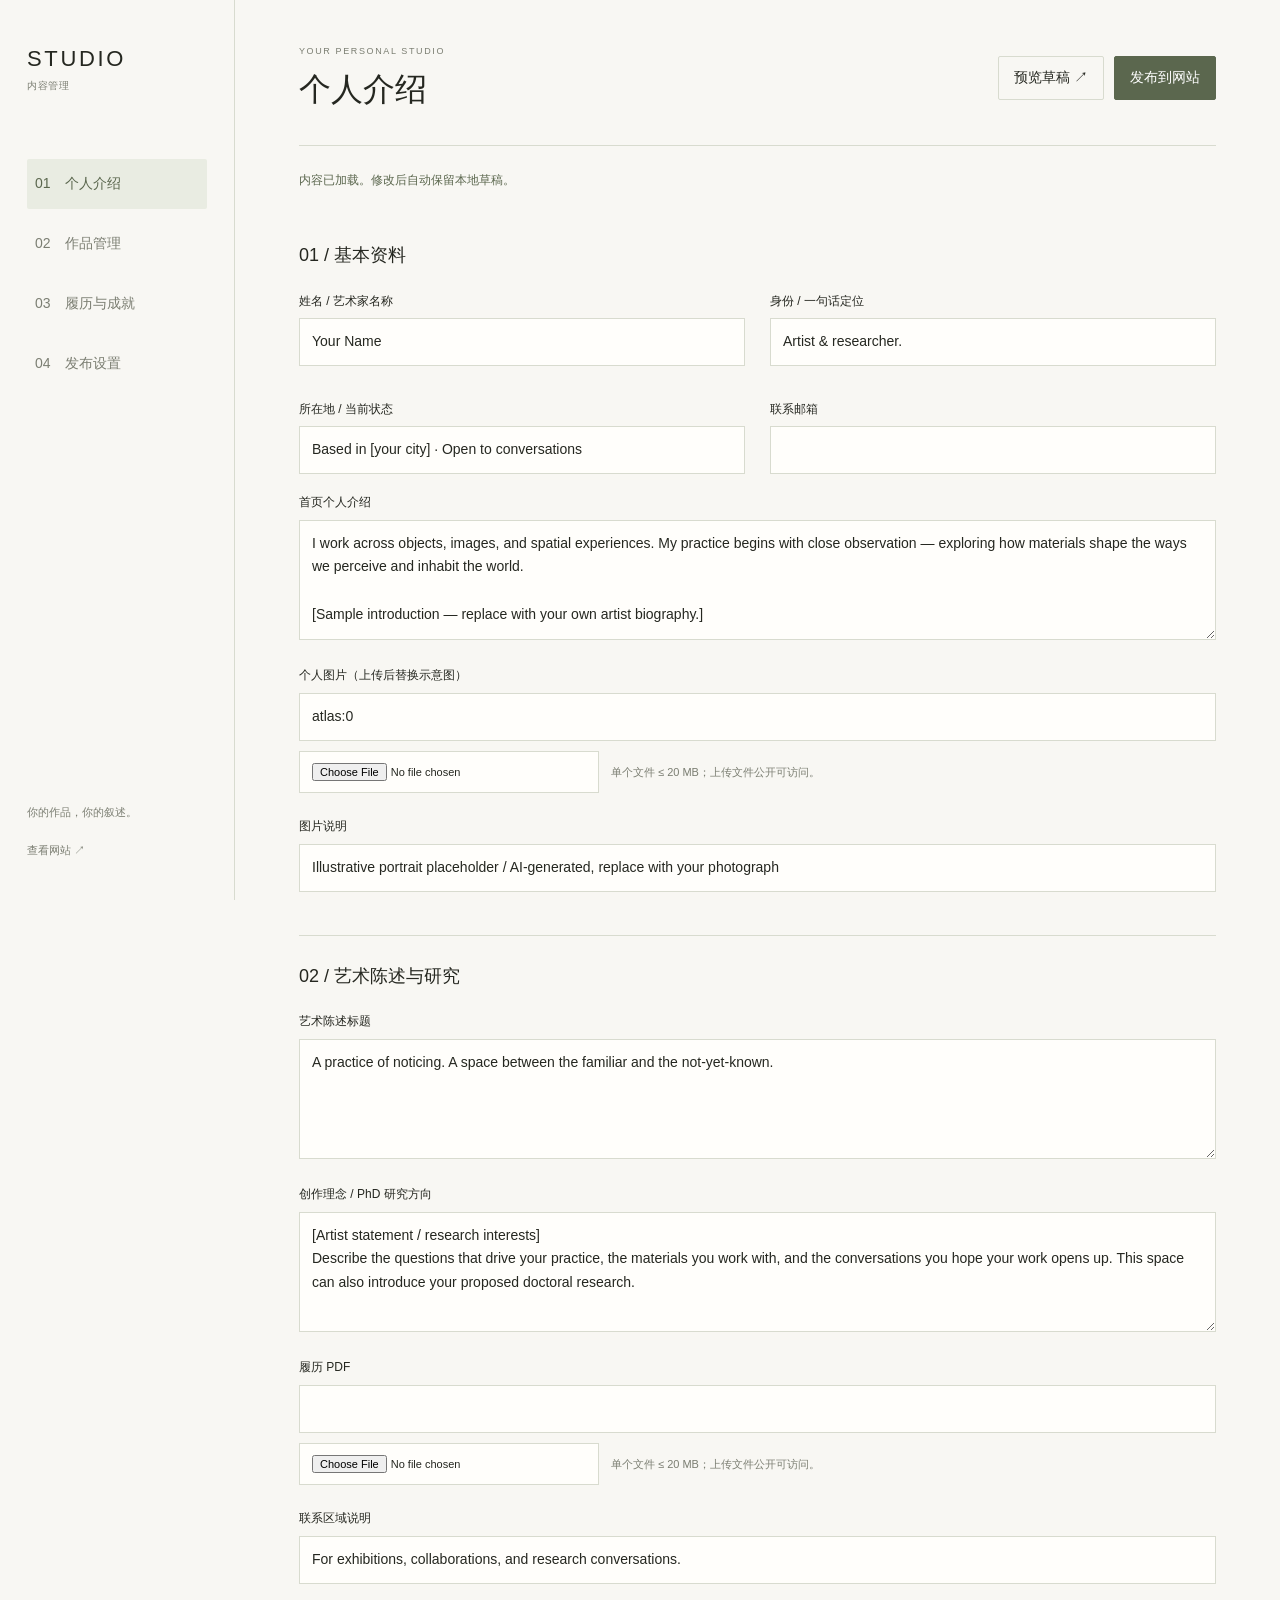
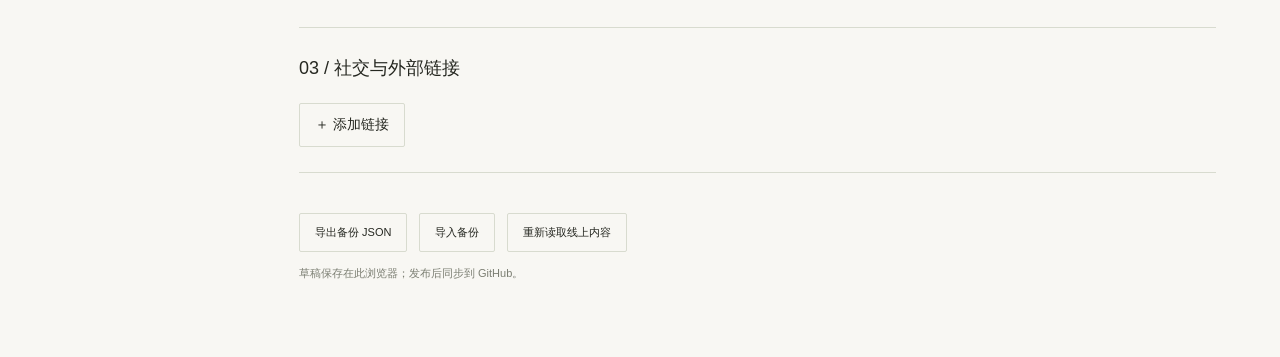
==== admin/index.html @ 3276e63a "Create artist portfolio and content studio" ====
<!doctype html><html lang="zh-CN"><head><meta charset="utf-8"><meta name="viewport" content="width=device-width,initial-scale=1"><meta name="robots" content="noindex,nofollow"><meta name="referrer" content="no-referrer"><title>Studio — 内容管理</title><link rel="stylesheet" href="admin.css"><script type="module" src="admin.js"></script></head><body><aside><a class="studio" href="../">STUDIO <span>内容管理</span></a><nav id="tabs"><button data-tab="profile" class="active">01　个人介绍</button><button data-tab="works">02　作品管理</button><button data-tab="archive">03　履历与成就</button><button data-tab="settings">04　发布设置</button></nav><div class="sidebar-foot">你的作品，你的叙述。<br><a href="../" target="_blank">查看网站 ↗</a></div></aside><main><header><div><p class="eyebrow">YOUR PERSONAL STUDIO</p><h1 id="pageTitle">个人介绍</h1></div><div class="actions"><button id="preview">预览草稿 ↗</button><button id="publish" class="primary">发布到网站</button></div></header><p id="status" role="status" aria-live="polite">正在读取内容…</p><div id="editor"></div><footer><button id="export">导出备份 JSON</button><label class="import">导入备份<input type="file" id="import" accept="application/json,.json" hidden></label><button id="restore">重新读取线上内容</button><span>草稿保存在此浏览器；发布后同步到 GitHub。</span></footer></main></body></html>
---- admin/admin.css ----
:root{--paper:#f8f7f3;--ink:#252720;--muted:#7b7e72;--line:#d8dbcf;--green:#5b674e}*{box-sizing:border-box}body{background:var(--paper);color:var(--ink);margin:0;font:14px/1.7 Arial,"Microsoft YaHei",sans-serif}a{color:inherit;text-decoration:none}button,input,textarea,select{font:inherit}button,.import{cursor:pointer}aside{width:235px;position:fixed;inset:0 auto 0 0;padding:40px 27px;border-right:1px solid var(--line);display:flex;flex-direction:column}.studio{font-size:22px;letter-spacing:.12em}.studio span{display:block;font-size:10px;letter-spacing:.05em;color:var(--muted)}nav{margin-top:65px;display:grid;gap:10px}nav button{padding:13px 8px;text-align:left;border:0;background:none;color:var(--muted)}nav button.active{background:#e9ece2;color:var(--green)}.sidebar-foot{margin-top:auto;color:var(--muted);font-size:11px}.sidebar-foot a{display:block;margin-top:20px}main{margin-left:235px;padding:35px 5%;max-width:1500px}header{display:flex;align-items:center;justify-content:space-between;gap:20px;border-bottom:1px solid var(--line);padding-bottom:25px}.eyebrow{font-size:9px;letter-spacing:.18em;color:var(--muted)}h1{font:32px Georgia,"Microsoft YaHei";margin:8px 0}button,.import{padding:9px 15px;background:transparent;border:1px solid var(--line);border-radius:2px;color:var(--ink)}button:hover,.import:hover{background:#e9ece2}.primary{background:var(--green);color:white;border-color:var(--green)}button:disabled{opacity:.5;cursor:wait}.actions{display:flex;gap:10px}#status{font-size:12px;color:var(--green);padding:12px 0;min-height:45px}.panel{padding:25px 0;border-bottom:1px solid var(--line)}.panel h2{font-size:18px;font-weight:400;margin:0 0 20px}.grid{display:grid;grid-template-columns:1fr 1fr;gap:15px 25px}label.field{display:block;margin:0 0 18px}label.field span{display:block;font-size:12px;margin-bottom:7px}input:not([type=checkbox]),textarea,select{background:#fffefb;border:1px solid var(--line);padding:11px 12px;width:100%;color:var(--ink);border-radius:0}textarea{min-height:120px;resize:vertical}input:focus,textarea:focus,button:focus-visible{outline:2px solid #7d906b;outline-offset:2px}.hint{font-size:11px;color:var(--muted)}.upload-row{display:flex;gap:12px;align-items:center;margin:-8px 0 23px}.upload-row input{max-width:300px;font-size:11px}.item{padding:22px;border:1px solid var(--line);margin:20px 0;background:#fcfbf8}.item-head{display:flex;justify-content:space-between;align-items:center;gap:10px;margin-bottom:20px}.item-head h2{margin:0}.tools{display:flex;gap:7px}.tools button{font-size:11px;padding:4px 9px}.danger{color:#934731}details{margin:18px 0}summary{cursor:pointer}.warning{padding:20px;background:#eceee5;margin-bottom:25px;font-size:12px}.warning a{text-decoration:underline}.check{display:flex;gap:10px;align-items:center;margin:15px 0}.link-row{display:grid;grid-template-columns:1fr 2fr auto;gap:12px;margin:12px 0}footer{display:flex;flex-wrap:wrap;gap:12px;padding:40px 0;font-size:11px}footer span{width:100%;color:var(--muted)}code{background:#e9ece2;padding:2px 4px;word-break:break-word}@media(max-width:800px){aside{position:static;width:auto;border-right:0;border-bottom:1px solid var(--line);padding:20px}.studio{font-size:17px}.studio span{display:inline;margin-left:10px}nav{display:flex;margin-top:15px;flex-wrap:wrap;gap:5px}nav button{font-size:11px;padding:7px}.sidebar-foot{display:none}main{margin:0;padding:20px}header{align-items:flex-start;flex-direction:column}.grid{grid-template-columns:1fr}.item{padding:15px}.item-head{flex-wrap:wrap}.link-row{grid-template-columns:1fr}.upload-row{flex-wrap:wrap}}
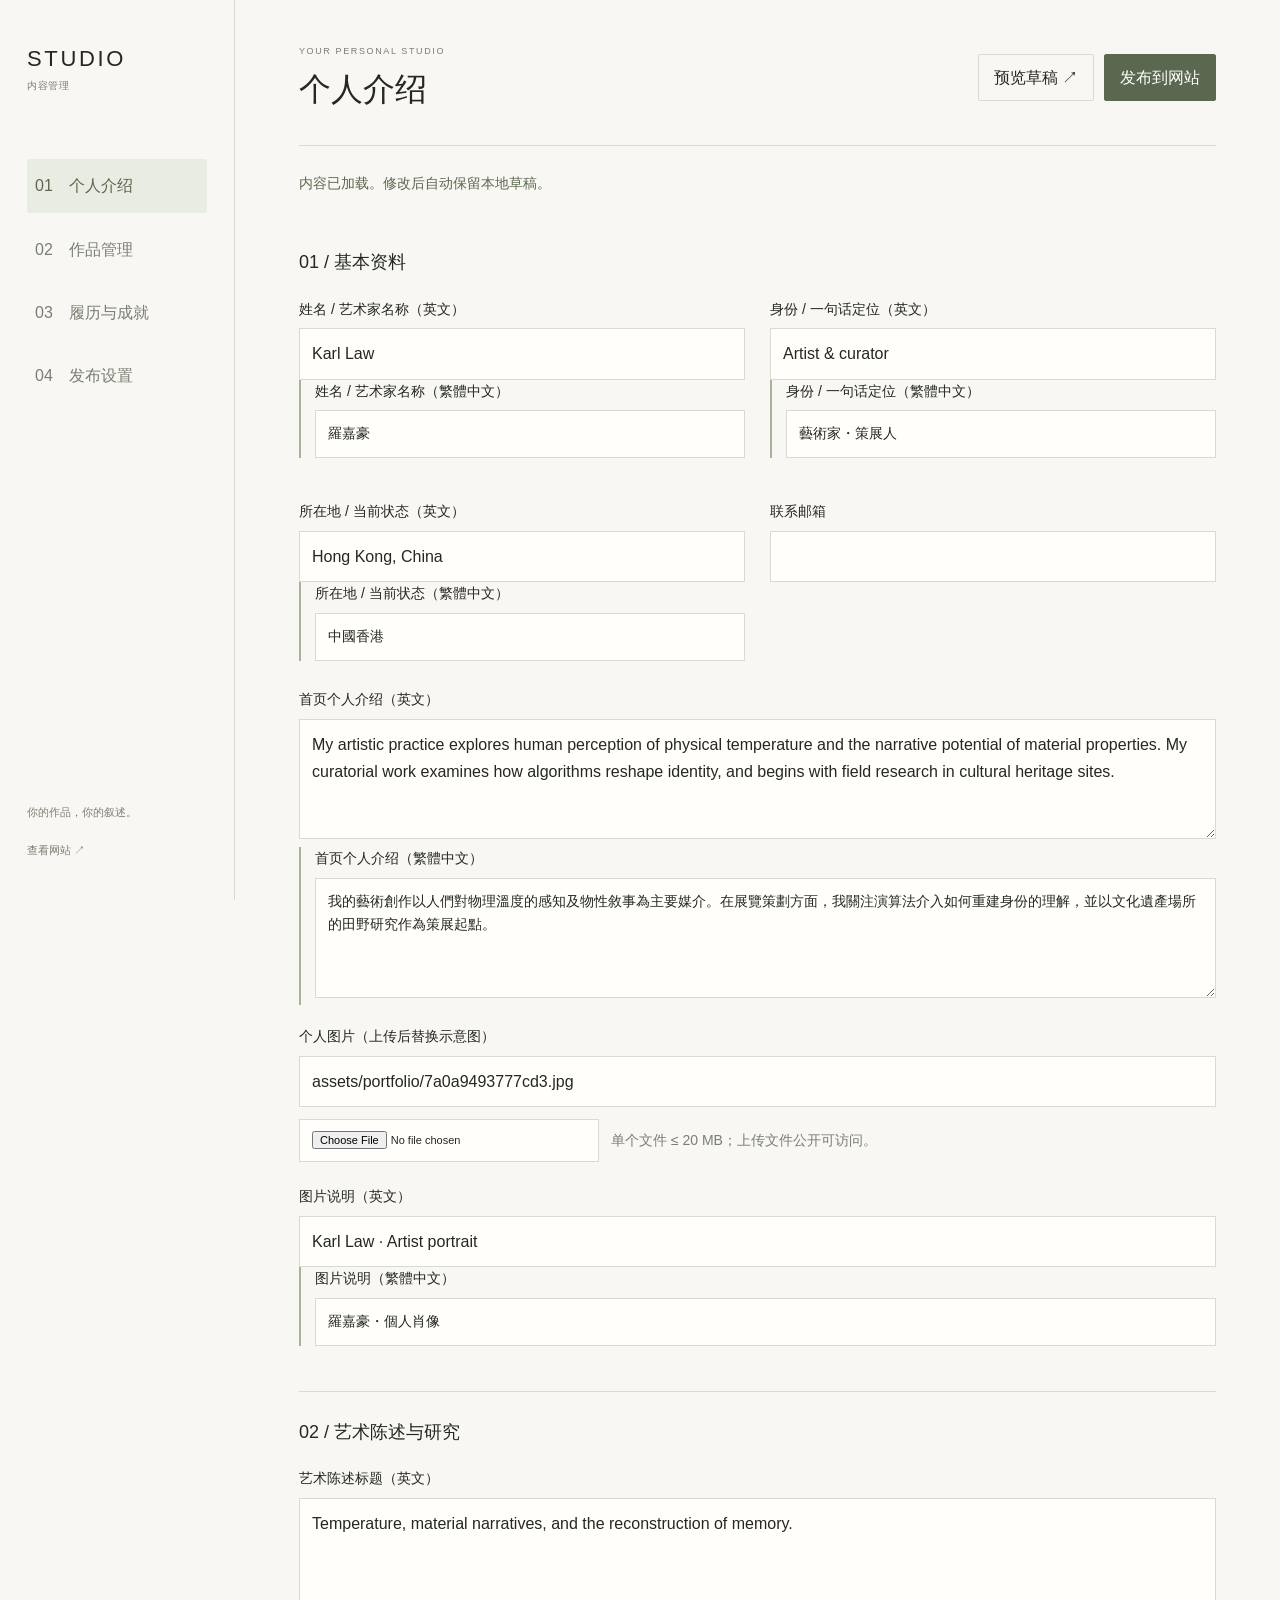
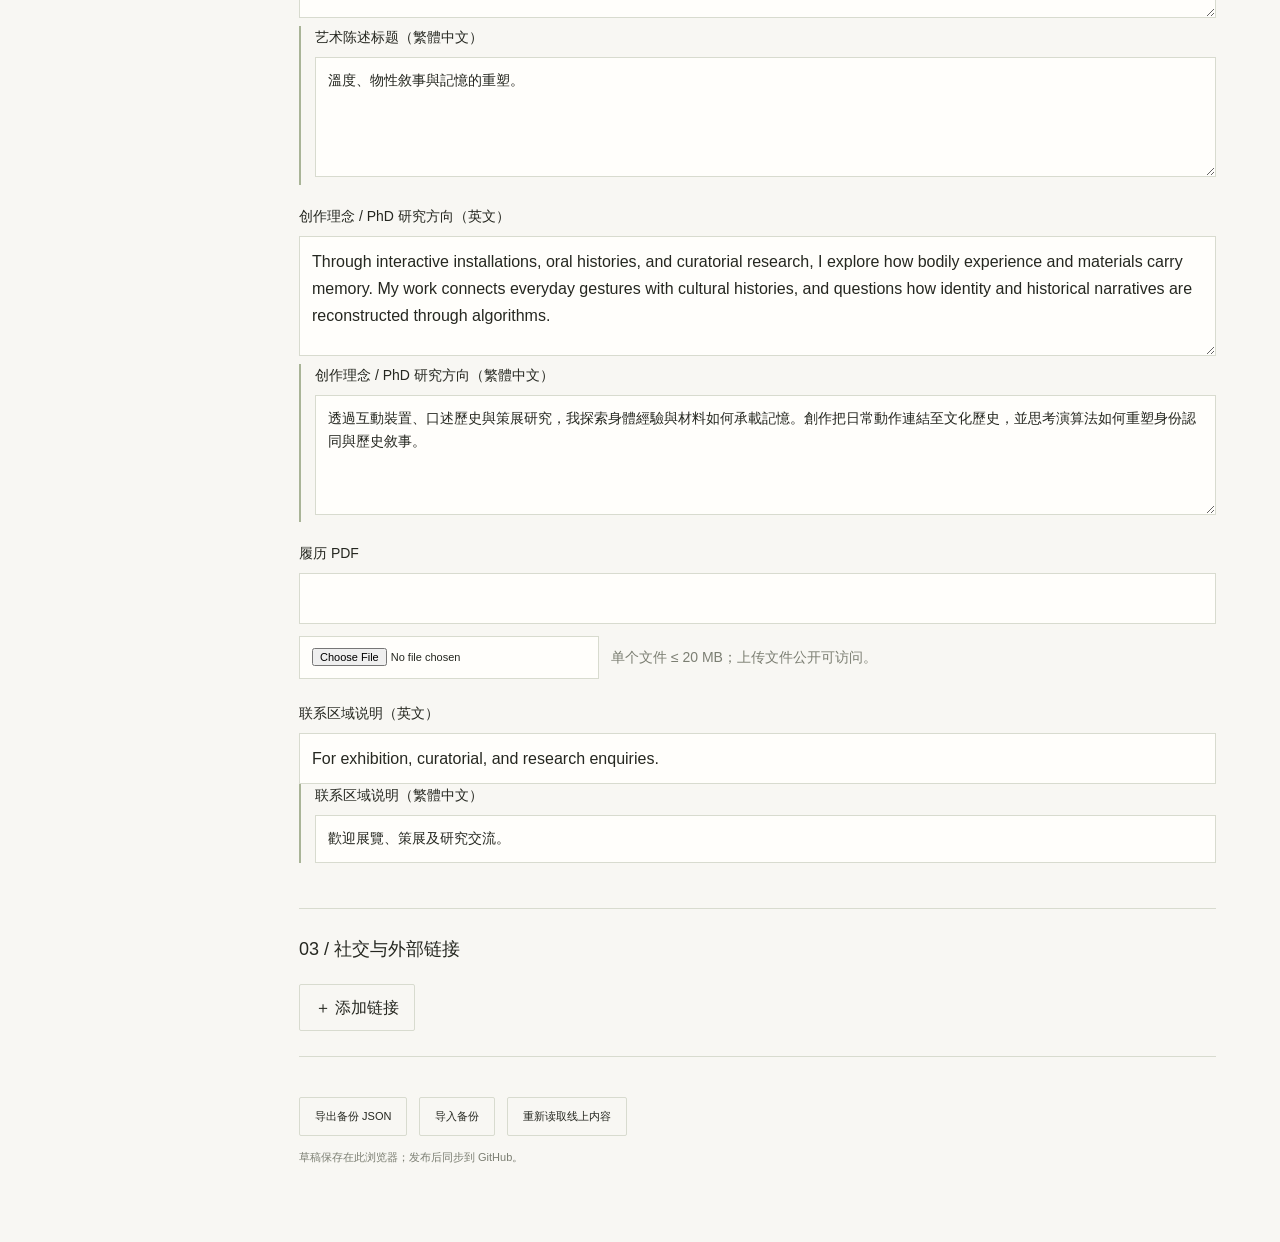
==== commit ff043613: "Expand artist portfolio and support multiple work categories" ====
--- a/admin/index.html
+++ b/admin/index.html
@@ -1 +1 @@
-<!doctype html><html lang="zh-CN"><head><meta charset="utf-8"><meta name="viewport" content="width=device-width,initial-scale=1"><meta name="robots" content="noindex,nofollow"><meta name="referrer" content="no-referrer"><title>Studio — 内容管理</title><link rel="stylesheet" href="admin.css"><script type="module" src="admin.js"></script></head><body><aside><a class="studio" href="../">STUDIO <span>内容管理</span></a><nav id="tabs"><button data-tab="profile" class="active">01　个人介绍</button><button data-tab="works">02　作品管理</button><button data-tab="archive">03　履历与成就</button><button data-tab="settings">04　发布设置</button></nav><div class="sidebar-foot">你的作品，你的叙述。<br><a href="../" target="_blank">查看网站 ↗</a></div></aside><main><header><div><p class="eyebrow">YOUR PERSONAL STUDIO</p><h1 id="pageTitle">个人介绍</h1></div><div class="actions"><button id="preview">预览草稿 ↗</button><button id="publish" class="primary">发布到网站</button></div></header><p id="status" role="status" aria-live="polite">正在读取内容…</p><div id="editor"></div><footer><button id="export">导出备份 JSON</button><label class="import">导入备份<input type="file" id="import" accept="application/json,.json" hidden></label><button id="restore">重新读取线上内容</button><span>草稿保存在此浏览器；发布后同步到 GitHub。</span></footer></main></body></html>
+<!doctype html><html lang="zh-CN"><head><meta charset="utf-8"><meta name="viewport" content="width=device-width,initial-scale=1"><meta name="robots" content="noindex,nofollow"><meta name="referrer" content="no-referrer"><title>Studio — 内容管理</title><link rel="stylesheet" href="admin.css?v=20261119-categories"><script type="module" src="admin.js?v=20261119-categories"></script></head><body><aside><a class="studio" href="../">STUDIO <span>内容管理</span></a><nav id="tabs"><button data-tab="profile" class="active">01　个人介绍</button><button data-tab="works">02　作品管理</button><button data-tab="archive">03　履历与成就</button><button data-tab="settings">04　发布设置</button></nav><div class="sidebar-foot">你的作品，你的叙述。<br><a href="../" target="_blank">查看网站 ↗</a></div></aside><main><header><div><p class="eyebrow">YOUR PERSONAL STUDIO</p><h1 id="pageTitle">个人介绍</h1></div><div class="actions"><button id="preview">预览草稿 ↗</button><button id="publish" class="primary">发布到网站</button></div></header><p id="status" role="status" aria-live="polite">正在读取内容…</p><div id="editor"></div><footer><button id="export">导出备份 JSON</button><label class="import">导入备份<input type="file" id="import" accept="application/json,.json" hidden></label><button id="restore">重新读取线上内容</button><span>草稿保存在此浏览器；发布后同步到 GitHub。</span></footer></main></body></html>
--- a/admin/admin.css
+++ b/admin/admin.css
@@ -1 +1,4 @@
 :root{--paper:#f8f7f3;--ink:#252720;--muted:#7b7e72;--line:#d8dbcf;--green:#5b674e}*{box-sizing:border-box}body{background:var(--paper);color:var(--ink);margin:0;font:14px/1.7 Arial,"Microsoft YaHei",sans-serif}a{color:inherit;text-decoration:none}button,input,textarea,select{font:inherit}button,.import{cursor:pointer}aside{width:235px;position:fixed;inset:0 auto 0 0;padding:40px 27px;border-right:1px solid var(--line);display:flex;flex-direction:column}.studio{font-size:22px;letter-spacing:.12em}.studio span{display:block;font-size:10px;letter-spacing:.05em;color:var(--muted)}nav{margin-top:65px;display:grid;gap:10px}nav button{padding:13px 8px;text-align:left;border:0;background:none;color:var(--muted)}nav button.active{background:#e9ece2;color:var(--green)}.sidebar-foot{margin-top:auto;color:var(--muted);font-size:11px}.sidebar-foot a{display:block;margin-top:20px}main{margin-left:235px;padding:35px 5%;max-width:1500px}header{display:flex;align-items:center;justify-content:space-between;gap:20px;border-bottom:1px solid var(--line);padding-bottom:25px}.eyebrow{font-size:9px;letter-spacing:.18em;color:var(--muted)}h1{font:32px Georgia,"Microsoft YaHei";margin:8px 0}button,.import{padding:9px 15px;background:transparent;border:1px solid var(--line);border-radius:2px;color:var(--ink)}button:hover,.import:hover{background:#e9ece2}.primary{background:var(--green);color:white;border-color:var(--green)}button:disabled{opacity:.5;cursor:wait}.actions{display:flex;gap:10px}#status{font-size:12px;color:var(--green);padding:12px 0;min-height:45px}.panel{padding:25px 0;border-bottom:1px solid var(--line)}.panel h2{font-size:18px;font-weight:400;margin:0 0 20px}.grid{display:grid;grid-template-columns:1fr 1fr;gap:15px 25px}label.field{display:block;margin:0 0 18px}label.field span{display:block;font-size:12px;margin-bottom:7px}input:not([type=checkbox]),textarea,select{background:#fffefb;border:1px solid var(--line);padding:11px 12px;width:100%;color:var(--ink);border-radius:0}textarea{min-height:120px;resize:vertical}input:focus,textarea:focus,button:focus-visible{outline:2px solid #7d906b;outline-offset:2px}.hint{font-size:11px;color:var(--muted)}.upload-row{display:flex;gap:12px;align-items:center;margin:-8px 0 23px}.upload-row input{max-width:300px;font-size:11px}.item{padding:22px;border:1px solid var(--line);margin:20px 0;background:#fcfbf8}.item-head{display:flex;justify-content:space-between;align-items:center;gap:10px;margin-bottom:20px}.item-head h2{margin:0}.tools{display:flex;gap:7px}.tools button{font-size:11px;padding:4px 9px}.danger{color:#934731}details{margin:18px 0}summary{cursor:pointer}.warning{padding:20px;background:#eceee5;margin-bottom:25px;font-size:12px}.warning a{text-decoration:underline}.check{display:flex;gap:10px;align-items:center;margin:15px 0}.link-row{display:grid;grid-template-columns:1fr 2fr auto;gap:12px;margin:12px 0}footer{display:flex;flex-wrap:wrap;gap:12px;padding:40px 0;font-size:11px}footer span{width:100%;color:var(--muted)}code{background:#e9ece2;padding:2px 4px;word-break:break-word}@media(max-width:800px){aside{position:static;width:auto;border-right:0;border-bottom:1px solid var(--line);padding:20px}.studio{font-size:17px}.studio span{display:inline;margin-left:10px}nav{display:flex;margin-top:15px;flex-wrap:wrap;gap:5px}nav button{font-size:11px;padding:7px}.sidebar-foot{display:none}main{margin:0;padding:20px}header{align-items:flex-start;flex-direction:column}.grid{grid-template-columns:1fr}.item{padding:15px}.item-head{flex-wrap:wrap}.link-row{grid-template-columns:1fr}.upload-row{flex-wrap:wrap}}
+
+div.field{margin-bottom:20px}div.field>label{display:block;font-size:13px;margin:0 0 7px}.translation-field{margin-top:12px;border-left:2px solid #a9b497;padding-left:14px}
+body{font-size:16px}.hint,legend,#status{font-size:14px}.category-choices{border:1px solid var(--line);margin:0 0 24px;padding:14px 18px;display:flex;gap:10px 24px;flex-wrap:wrap}.category-choices legend{padding:0 7px}.category-choices .check{margin:3px 0}.category-choices input{width:18px;height:18px}.category-editor .link-row{grid-template-columns:1fr auto;align-items:start}div.field>label,.translation-field span,label.field span{font-size:14px}
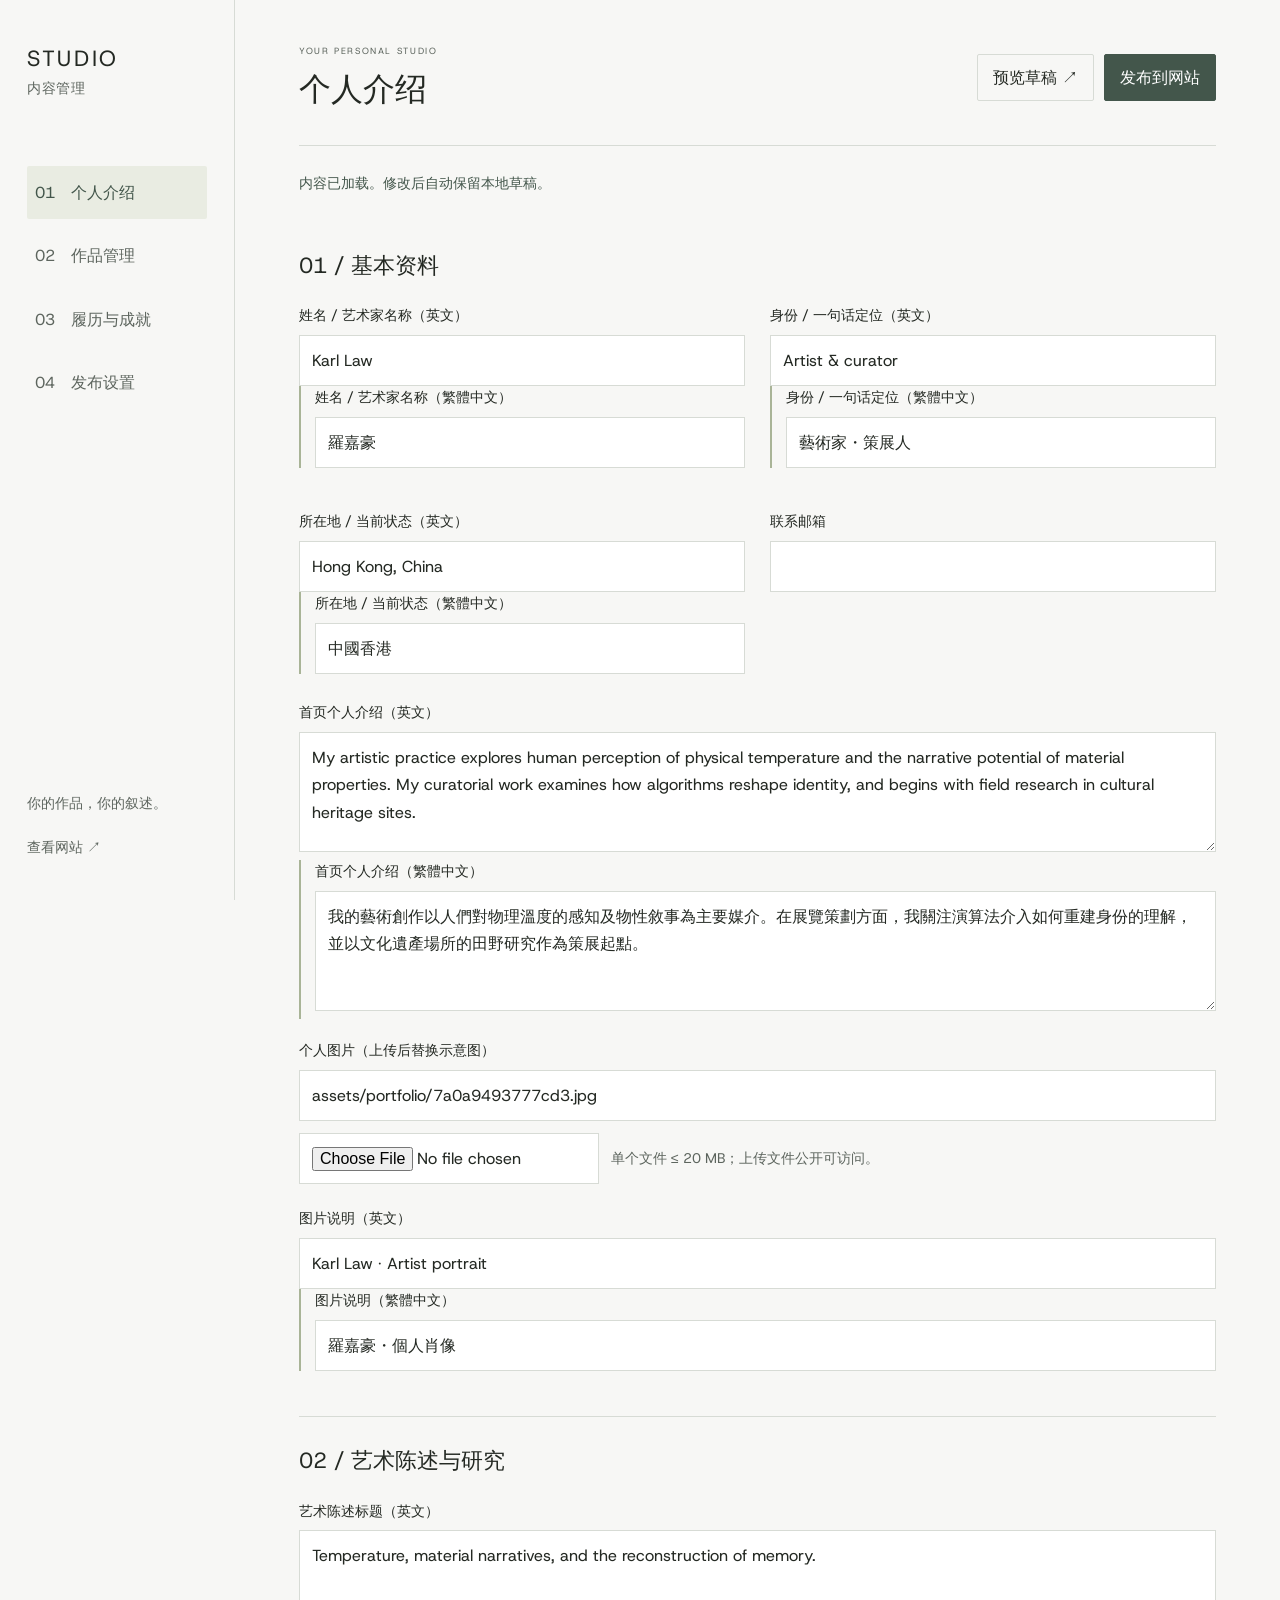
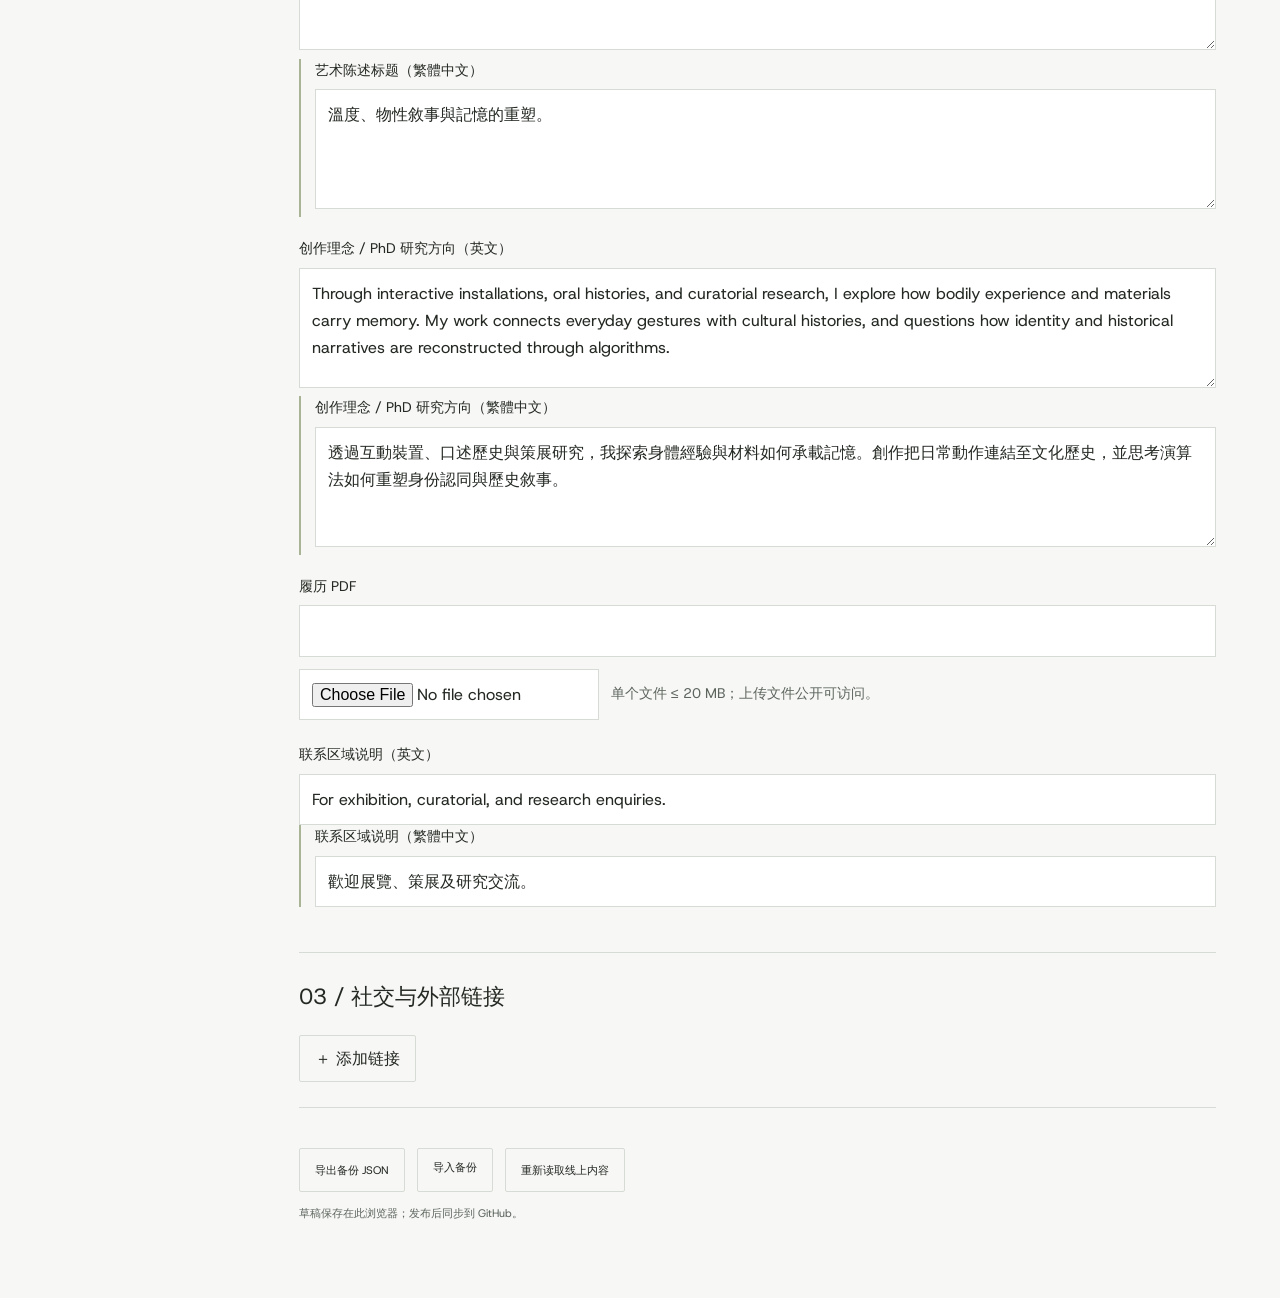
==== commit 56e7592a: "Refine artist portfolio with taste-skill design system" ====
--- a/admin/index.html
+++ b/admin/index.html
@@ -1 +1 @@
-<!doctype html><html lang="zh-CN"><head><meta charset="utf-8"><meta name="viewport" content="width=device-width,initial-scale=1"><meta name="robots" content="noindex,nofollow"><meta name="referrer" content="no-referrer"><title>Studio — 内容管理</title><link rel="stylesheet" href="admin.css?v=20261119-categories"><script type="module" src="admin.js?v=20261119-categories"></script></head><body><aside><a class="studio" href="../">STUDIO <span>内容管理</span></a><nav id="tabs"><button data-tab="profile" class="active">01　个人介绍</button><button data-tab="works">02　作品管理</button><button data-tab="archive">03　履历与成就</button><button data-tab="settings">04　发布设置</button></nav><div class="sidebar-foot">你的作品，你的叙述。<br><a href="../" target="_blank">查看网站 ↗</a></div></aside><main><header><div><p class="eyebrow">YOUR PERSONAL STUDIO</p><h1 id="pageTitle">个人介绍</h1></div><div class="actions"><button id="preview">预览草稿 ↗</button><button id="publish" class="primary">发布到网站</button></div></header><p id="status" role="status" aria-live="polite">正在读取内容…</p><div id="editor"></div><footer><button id="export">导出备份 JSON</button><label class="import">导入备份<input type="file" id="import" accept="application/json,.json" hidden></label><button id="restore">重新读取线上内容</button><span>草稿保存在此浏览器；发布后同步到 GitHub。</span></footer></main></body></html>
+<!doctype html><html lang="zh-CN"><head><meta charset="utf-8"><meta name="viewport" content="width=device-width,initial-scale=1"><meta name="robots" content="noindex,nofollow"><meta name="referrer" content="no-referrer"><title>Studio — 内容管理</title><link rel="stylesheet" href="../assets/fonts/fonts.css"><link rel="stylesheet" href="admin.css?v=20261119-taste"><script type="module" src="admin.js?v=20261119-categories"></script></head><body><aside><a class="studio" href="../">STUDIO <span>内容管理</span></a><nav id="tabs"><button data-tab="profile" class="active">01　个人介绍</button><button data-tab="works">02　作品管理</button><button data-tab="archive">03　履历与成就</button><button data-tab="settings">04　发布设置</button></nav><div class="sidebar-foot">你的作品，你的叙述。<br><a href="../" target="_blank">查看网站 ↗</a></div></aside><main><header><div><p class="eyebrow">YOUR PERSONAL STUDIO</p><h1 id="pageTitle">个人介绍</h1></div><div class="actions"><button id="preview">预览草稿 ↗</button><button id="publish" class="primary">发布到网站</button></div></header><p id="status" role="status" aria-live="polite">正在读取内容…</p><div id="editor"></div><footer><button id="export">导出备份 JSON</button><label class="import">导入备份<input type="file" id="import" accept="application/json,.json" hidden></label><button id="restore">重新读取线上内容</button><span>草稿保存在此浏览器；发布后同步到 GitHub。</span></footer></main></body></html>
--- a/assets/fonts/fonts.css
+++ b/assets/fonts/fonts.css
@@ -0,0 +1,2 @@
+@font-face{font-family:'Host Grotesk';font-style:normal;font-weight:400 700;font-display:swap;src:url('./host-grotesk-latin.ttf') format('truetype');unicode-range:U+0000-00FF,U+0131,U+0152-0153,U+02BB-02BC,U+02C6,U+02DA,U+02DC,U+0304,U+0308,U+0329,U+2000-206F,U+20A0-20AB,U+20AD-20C0,U+2113,U+2C60-2C7F,U+A720-A7FF;}
+
--- a/admin/admin.css
+++ b/admin/admin.css
@@ -2,3 +2,6 @@
 
 div.field{margin-bottom:20px}div.field>label{display:block;font-size:13px;margin:0 0 7px}.translation-field{margin-top:12px;border-left:2px solid #a9b497;padding-left:14px}
 body{font-size:16px}.hint,legend,#status{font-size:14px}.category-choices{border:1px solid var(--line);margin:0 0 24px;padding:14px 18px;display:flex;gap:10px 24px;flex-wrap:wrap}.category-choices legend{padding:0 7px}.category-choices .check{margin:3px 0}.category-choices input{width:18px;height:18px}.category-editor .link-row{grid-template-columns:1fr auto;align-items:start}div.field>label,.translation-field span,label.field span{font-size:14px}
+
+/* Palette shared with the artist portfolio. */
+:root{--paper:#f7f7f5;--ink:#242923;--muted:#5d655e;--line:#d7dbd5;--green:#43564b}body{font-family:'Host Grotesk','Microsoft JhengHei',sans-serif}h1{font-family:inherit}.item{background:#fff;border-color:#d7dbd5}.panel h2{font-size:22px}input:not([type=checkbox]),textarea,select{background:#fff;font-size:16px}button,.import{min-height:44px}.studio span,.sidebar-foot,.hint,#status{font-size:14px}
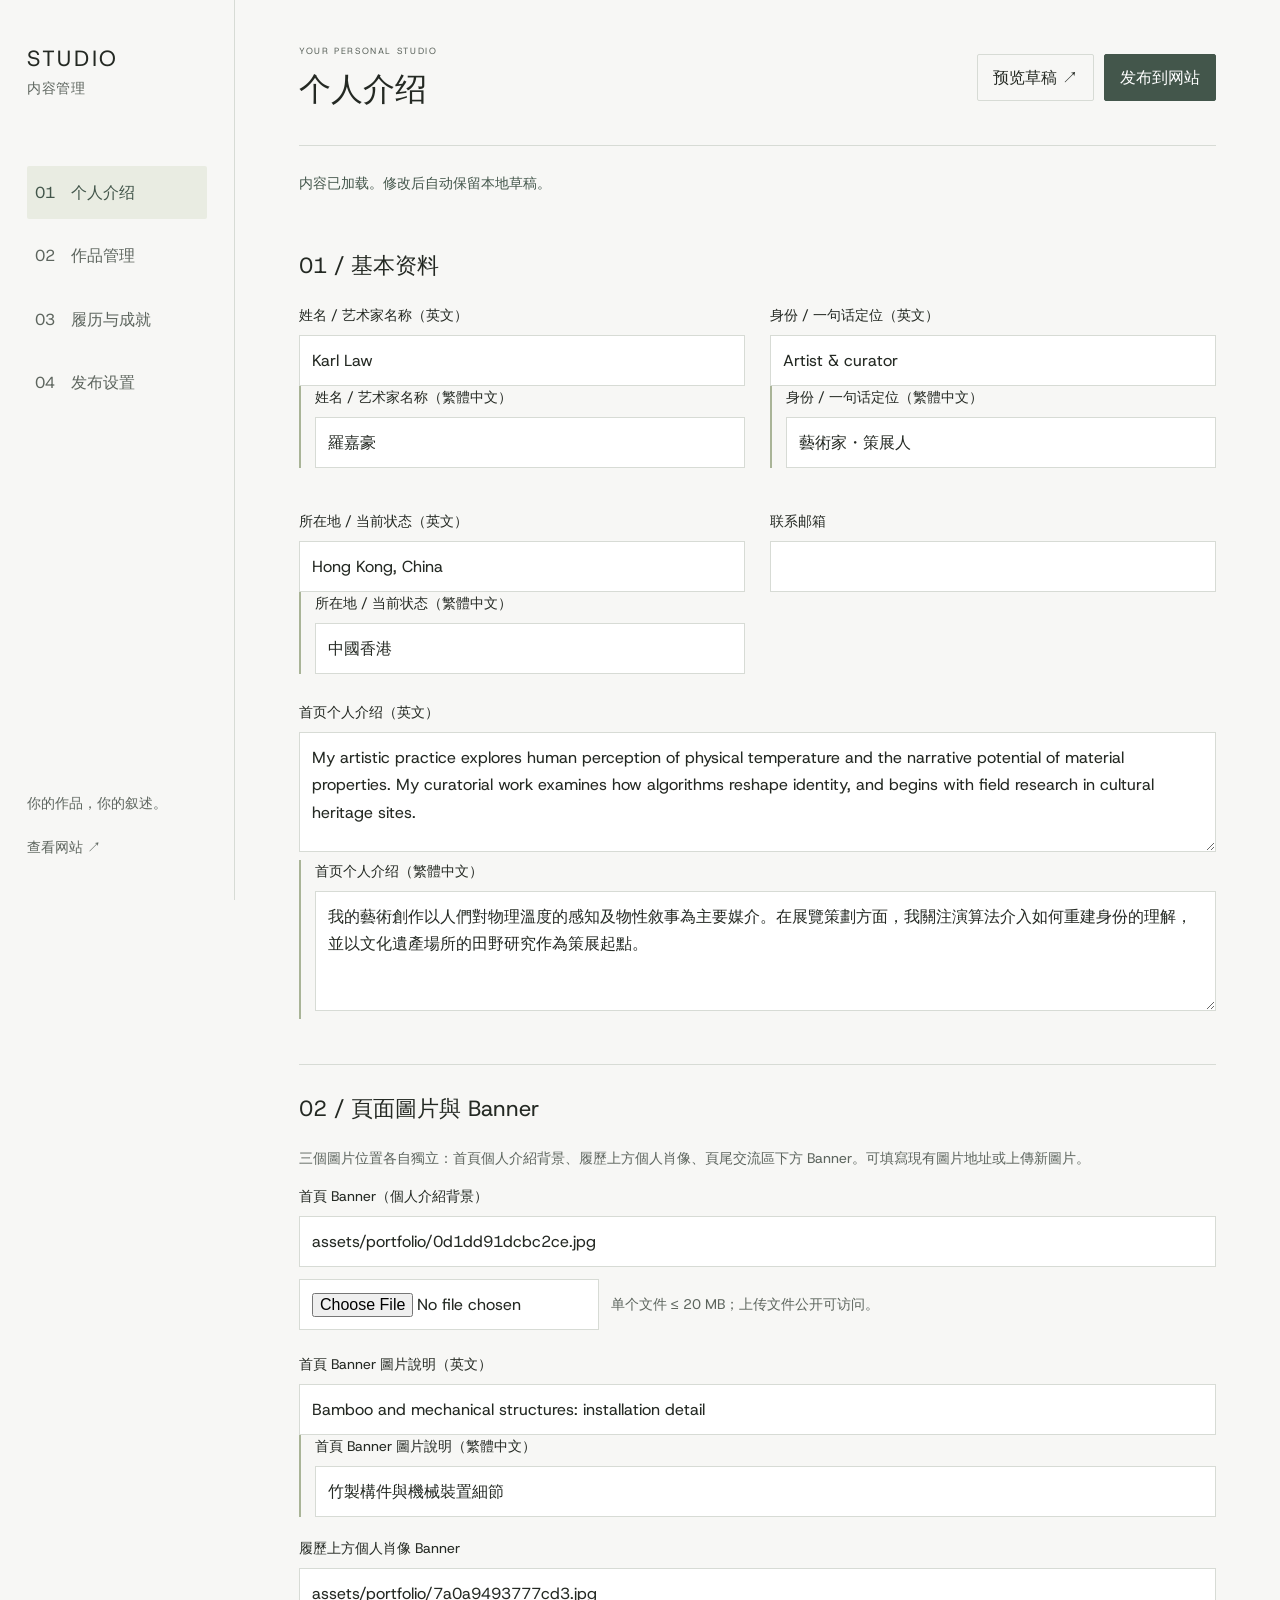
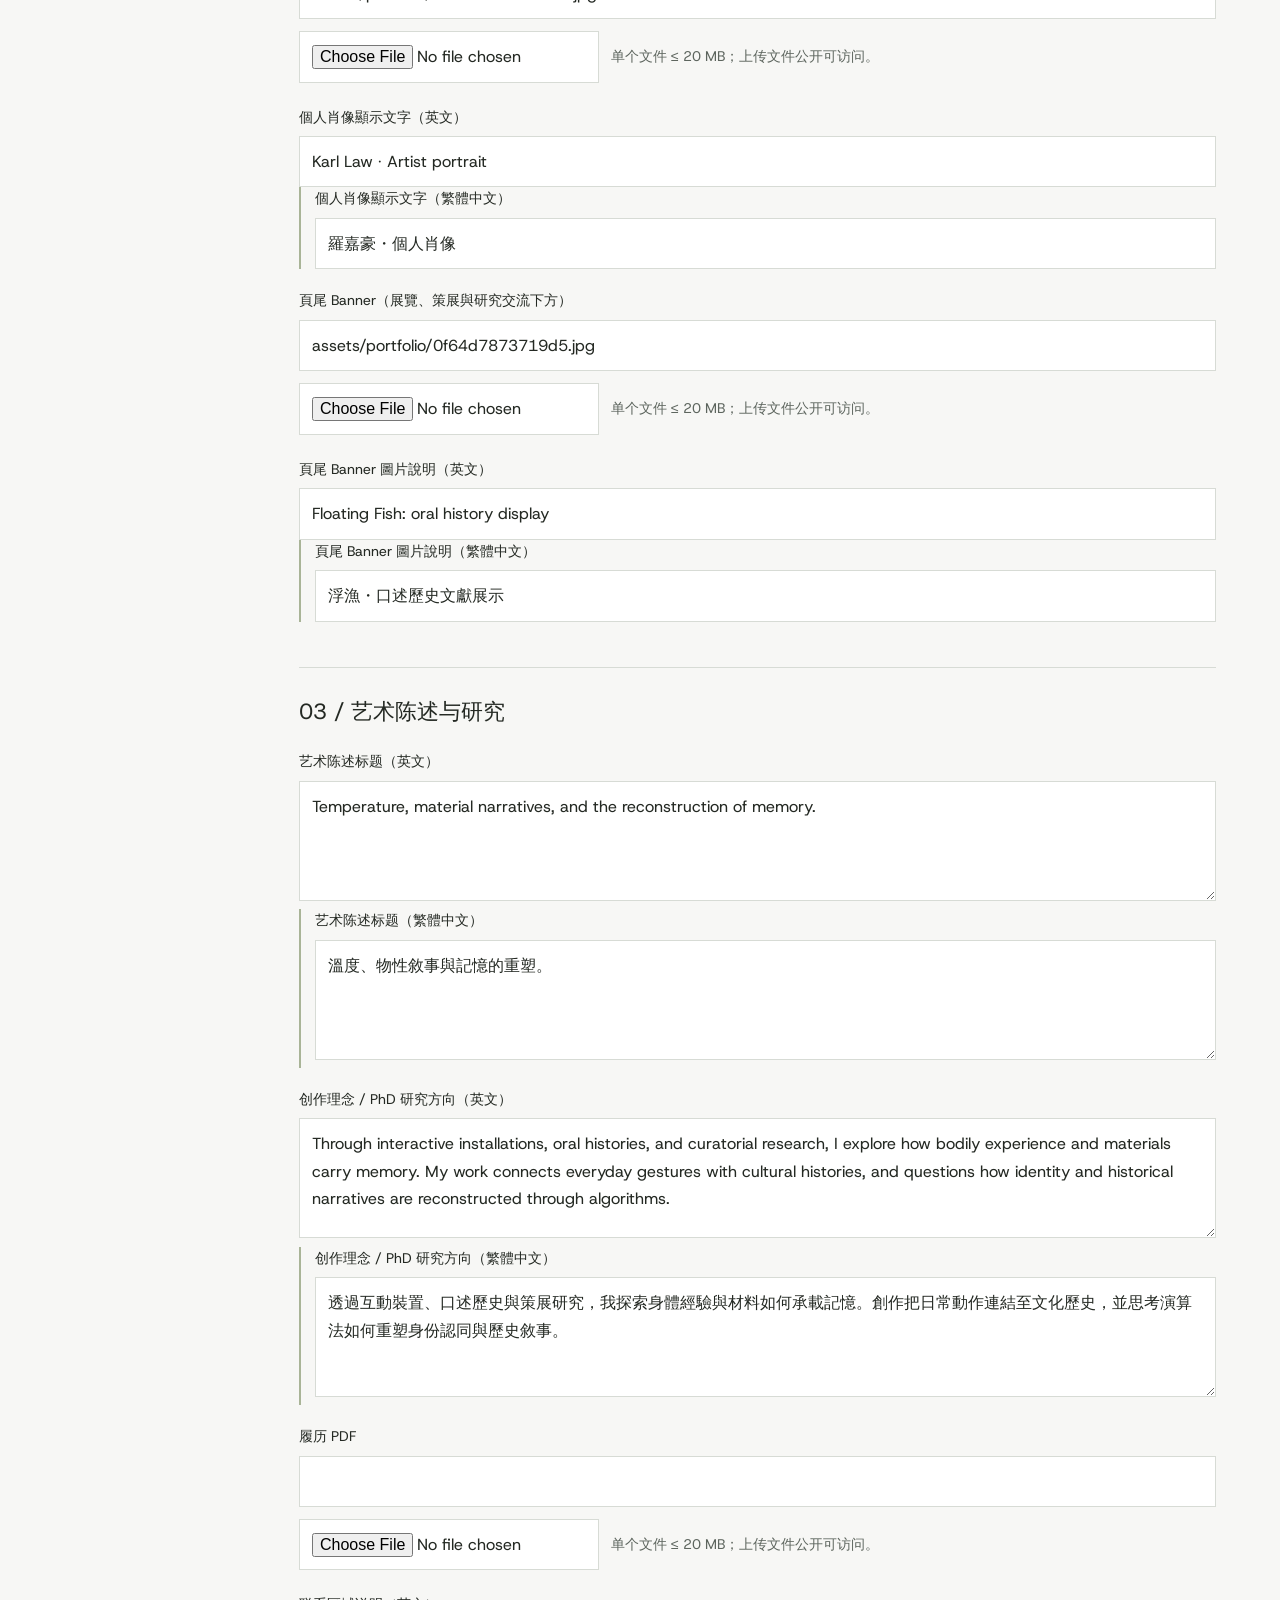
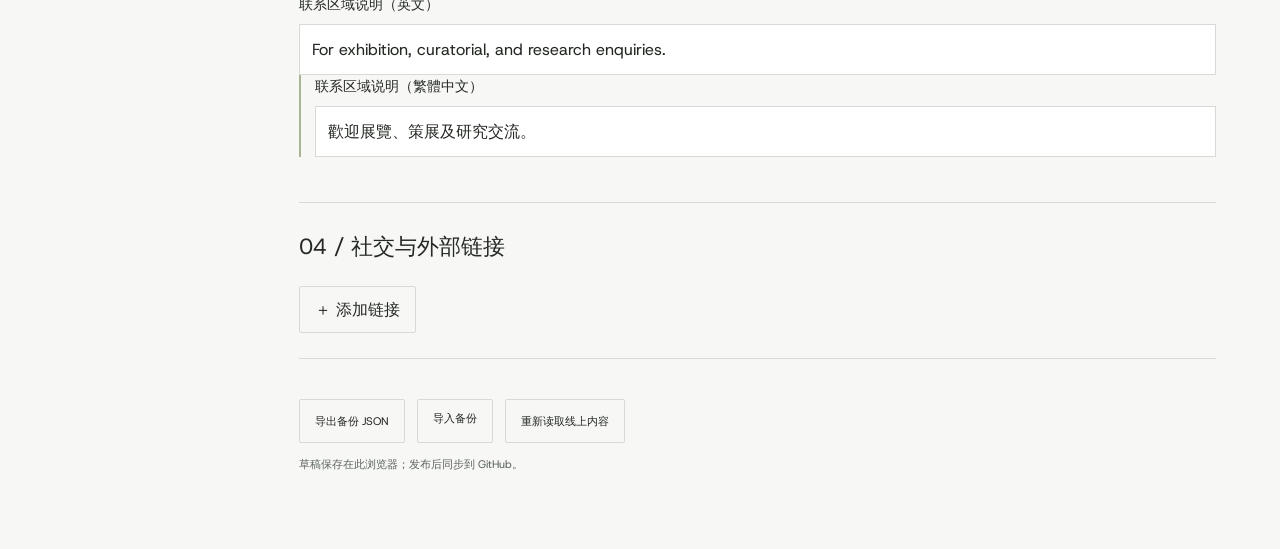
==== commit 1ce27ef4: "Separate editable home, portrait and footer banners" ====
--- a/admin/index.html
+++ b/admin/index.html
@@ -1 +1 @@
-<!doctype html><html lang="zh-CN"><head><meta charset="utf-8"><meta name="viewport" content="width=device-width,initial-scale=1"><meta name="robots" content="noindex,nofollow"><meta name="referrer" content="no-referrer"><title>Studio — 内容管理</title><link rel="stylesheet" href="../assets/fonts/fonts.css"><link rel="stylesheet" href="admin.css?v=20261119-taste"><script type="module" src="admin.js?v=20261119-categories"></script></head><body><aside><a class="studio" href="../">STUDIO <span>内容管理</span></a><nav id="tabs"><button data-tab="profile" class="active">01　个人介绍</button><button data-tab="works">02　作品管理</button><button data-tab="archive">03　履历与成就</button><button data-tab="settings">04　发布设置</button></nav><div class="sidebar-foot">你的作品，你的叙述。<br><a href="../" target="_blank">查看网站 ↗</a></div></aside><main><header><div><p class="eyebrow">YOUR PERSONAL STUDIO</p><h1 id="pageTitle">个人介绍</h1></div><div class="actions"><button id="preview">预览草稿 ↗</button><button id="publish" class="primary">发布到网站</button></div></header><p id="status" role="status" aria-live="polite">正在读取内容…</p><div id="editor"></div><footer><button id="export">导出备份 JSON</button><label class="import">导入备份<input type="file" id="import" accept="application/json,.json" hidden></label><button id="restore">重新读取线上内容</button><span>草稿保存在此浏览器；发布后同步到 GitHub。</span></footer></main></body></html>
+<!doctype html><html lang="zh-CN"><head><meta charset="utf-8"><meta name="viewport" content="width=device-width,initial-scale=1"><meta name="robots" content="noindex,nofollow"><meta name="referrer" content="no-referrer"><title>Studio — 内容管理</title><link rel="stylesheet" href="../assets/fonts/fonts.css"><link rel="stylesheet" href="admin.css?v=20261119-taste"><script type="module" src="admin.js?v=20261119-banners"></script></head><body><aside><a class="studio" href="../">STUDIO <span>内容管理</span></a><nav id="tabs"><button data-tab="profile" class="active">01　个人介绍</button><button data-tab="works">02　作品管理</button><button data-tab="archive">03　履历与成就</button><button data-tab="settings">04　发布设置</button></nav><div class="sidebar-foot">你的作品，你的叙述。<br><a href="../" target="_blank">查看网站 ↗</a></div></aside><main><header><div><p class="eyebrow">YOUR PERSONAL STUDIO</p><h1 id="pageTitle">个人介绍</h1></div><div class="actions"><button id="preview">预览草稿 ↗</button><button id="publish" class="primary">发布到网站</button></div></header><p id="status" role="status" aria-live="polite">正在读取内容…</p><div id="editor"></div><footer><button id="export">导出备份 JSON</button><label class="import">导入备份<input type="file" id="import" accept="application/json,.json" hidden></label><button id="restore">重新读取线上内容</button><span>草稿保存在此浏览器；发布后同步到 GitHub。</span></footer></main></body></html>
